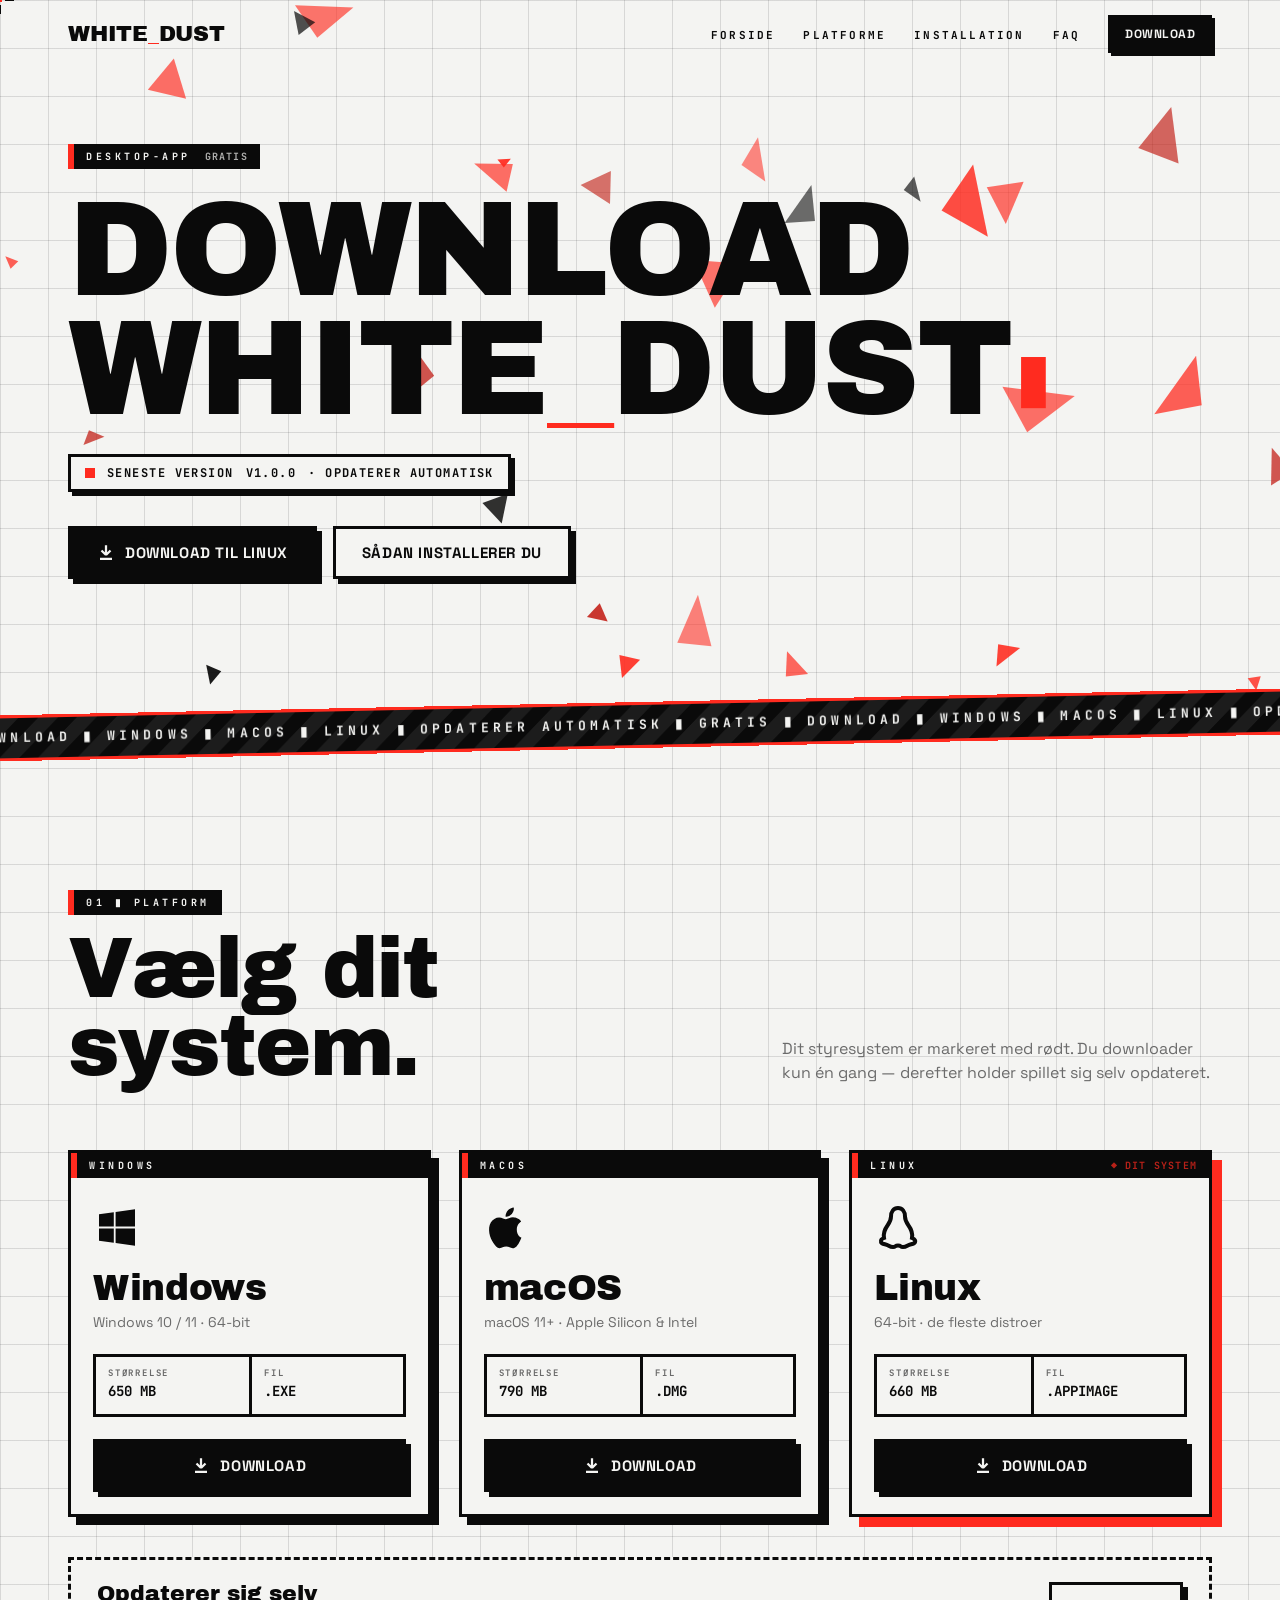
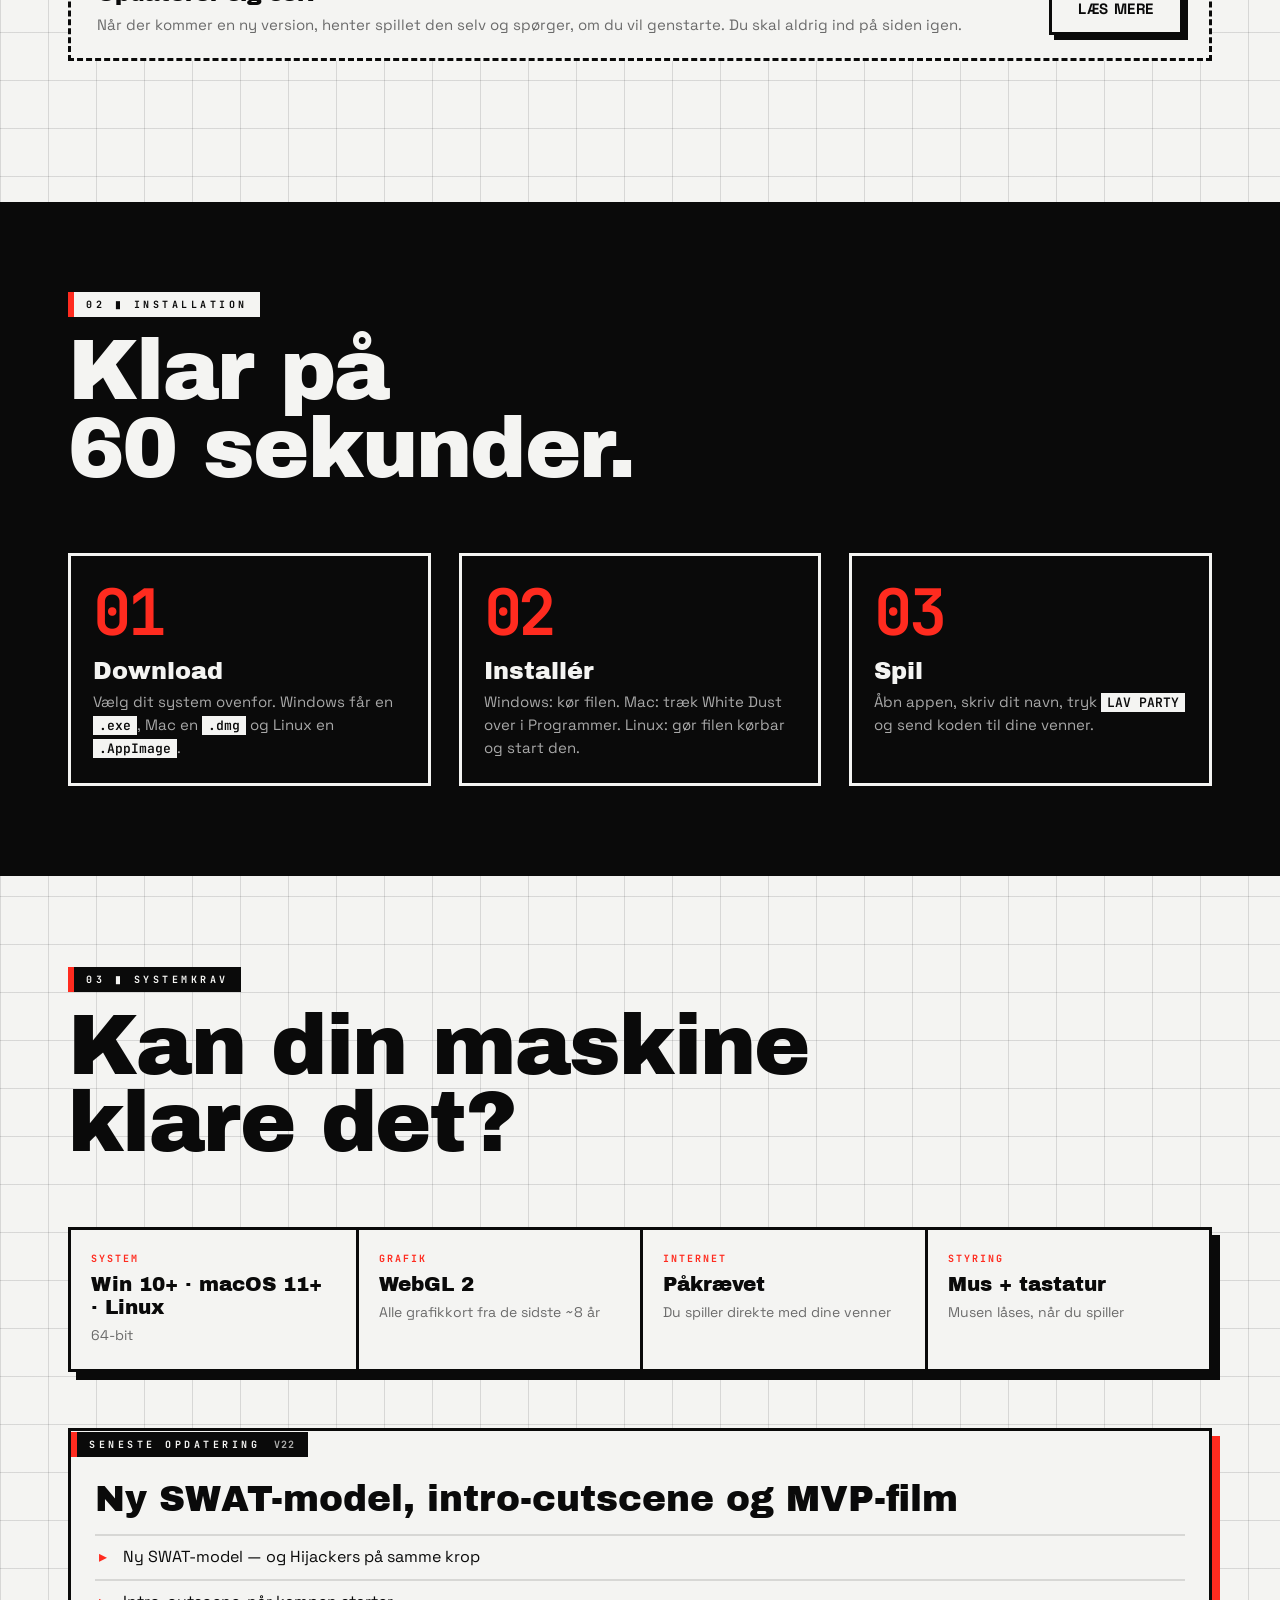
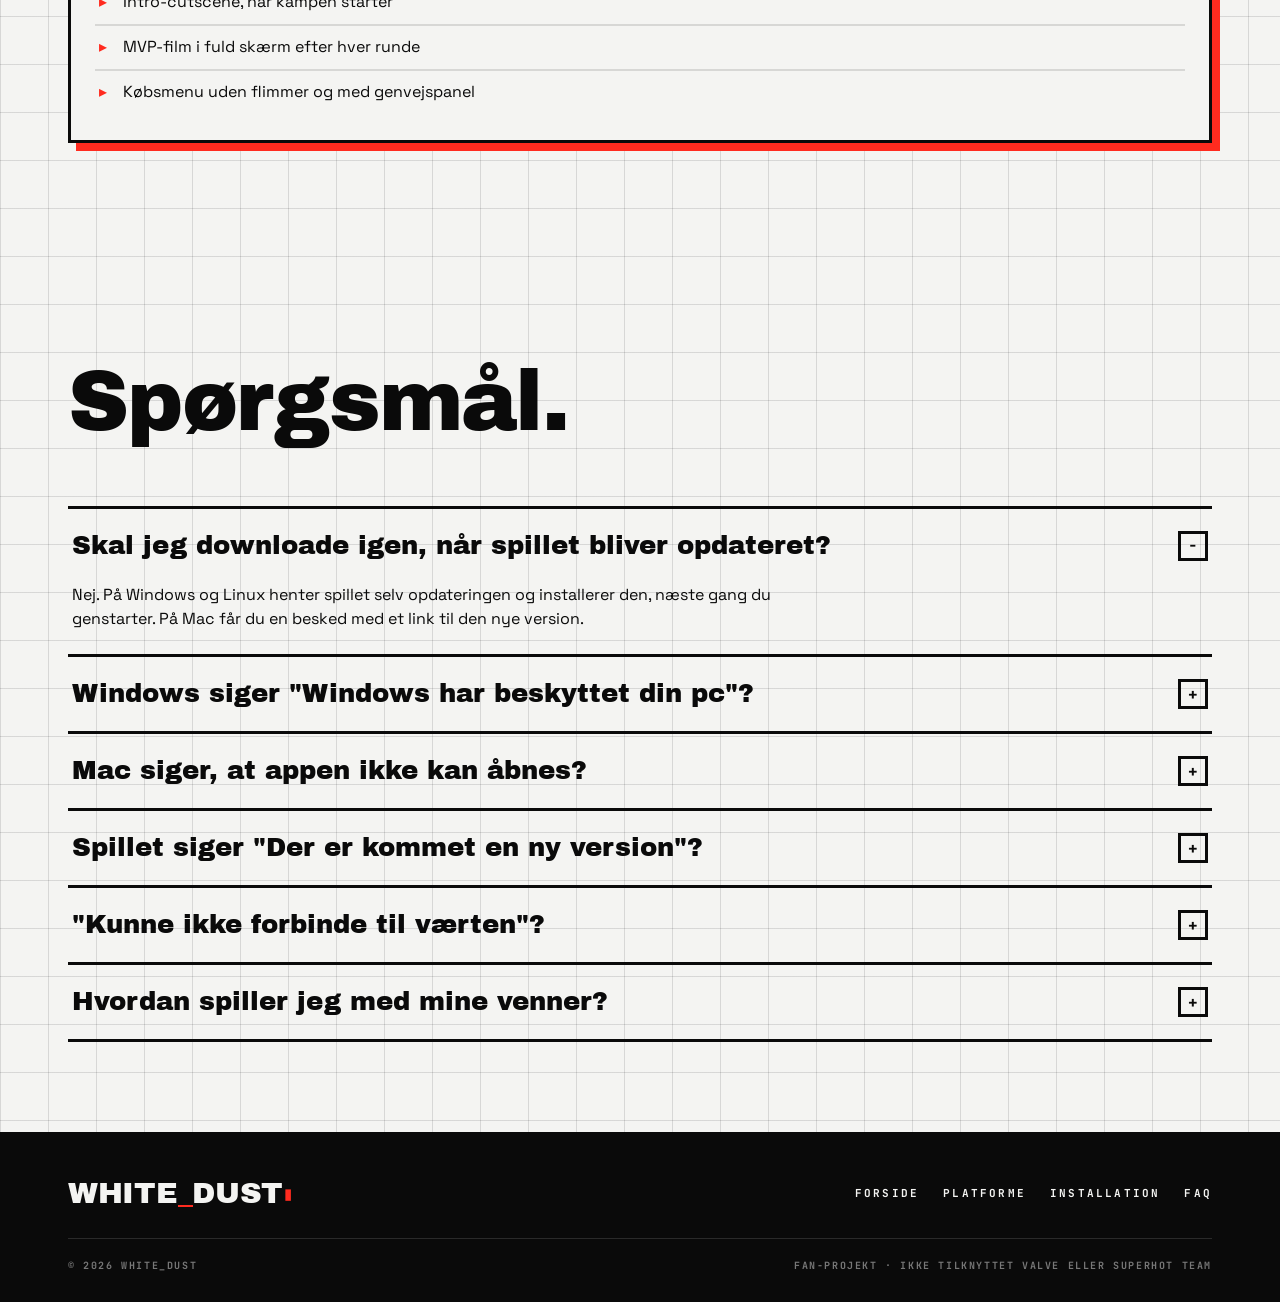
==== downloads.html @ 650d7502 "White Dust hjemmeside: forside og downloads Statisk side i spillets stil til GitHub Pages. Download-" ====
<!doctype html>
<html lang="da">
<head>
  <meta charset="utf-8">
  <meta name="viewport" content="width=device-width, initial-scale=1">
  <title>White Dust Downloads</title>
  <meta name="description" content="Download WHITE_DUST til Windows, macOS og Linux.">
  <meta name="theme-color" content="#f4f4f2">
  <link rel="icon" href="assets/img/favicon.svg" type="image/svg+xml">
  <link rel="preconnect" href="https://fonts.googleapis.com">
  <link rel="preconnect" href="https://fonts.gstatic.com" crossorigin>
  <link href="https://fonts.googleapis.com/css2?family=Archivo+Black&family=Space+Grotesk:wght@400;500;600;700&family=JetBrains+Mono:wght@400;600;700&display=swap" rel="stylesheet">
  <link rel="stylesheet" href="assets/css/style.css">
</head>
<body>

  <header class="nav">
    <div class="container nav__inner">
      <a href="index.html" class="logo">WHITE<span>_</span>DUST</a>
      <button class="nav__toggle" aria-label="Menu"><span></span><span></span></button>
      <ul class="nav__links">
        <li><a href="index.html" data-scramble>Forside</a></li>
        <li><a href="#platforme" data-scramble>Platforme</a></li>
        <li><a href="#installation" data-scramble>Installation</a></li>
        <li><a href="#faq" data-scramble>FAQ</a></li>
        <li><a href="#platforme" class="btn btn--primary btn--sm">Download</a></li>
      </ul>
    </div>
  </header>

  <main>
    <section class="hero hero--short">
      <canvas class="shards" data-density=".8"></canvas>
      <div class="container hero__inner hero__inner--single">
        <div>
          <span class="tag pop" style="--d:.1s">DESKTOP-APP <i>GRATIS</i></span>
          <h1 class="hero__title">
            <span class="row"><span style="--d:.15s">DOWNLOAD</span></span>
            <span class="row"><span style="--d:.27s">WHITE<span class="red">_</span>DUST<span class="cur">▮</span></span></span>
          </h1>
          <div class="ver pop" style="--d:.5s"><i></i>Seneste version <b data-version>v1.0.0</b> · opdaterer automatisk</div>
          <div class="hero__ctas pop" style="--d:.62s">
            <a href="#platforme" class="btn btn--primary" data-main-dl>
              <svg viewBox="0 0 24 24" fill="none" stroke="currentColor" stroke-width="3"><path d="M12 3v13m0 0l-6-6m6 6l6-6M4 21h16"/></svg>
              <span>Vælg platform</span>
            </a>
            <a href="#installation" class="btn">Sådan installerer du</a>
          </div>
        </div>
      </div>
    </section>

    <div class="tape" aria-hidden="true"><div class="tape__track">
      <span>DOWNLOAD ▮ WINDOWS ▮ MACOS ▮ LINUX ▮ OPDATERER AUTOMATISK ▮ GRATIS ▮&nbsp;</span>
      <span>DOWNLOAD ▮ WINDOWS ▮ MACOS ▮ LINUX ▮ OPDATERER AUTOMATISK ▮ GRATIS ▮&nbsp;</span>
    </div></div>

    <!-- PLATFORME -->
    <section class="section" id="platforme">
      <div class="container">
        <div class="head">
          <div>
            <span class="tag reveal">01 ▮ PLATFORM</span>
            <h2 class="head__title"><span class="wipe">Vælg dit</span><br><span class="wipe" style="--d:.15s">system.</span></h2>
          </div>
          <p class="head__lead reveal">Dit styresystem er markeret med rødt. Du downloader kun én gang — derefter holder spillet sig selv opdateret.</p>
        </div>

        <div class="plats">
          <article class="plat reveal" data-platform="windows">
            <div class="tag">WINDOWS <i class="plat__you">◆ DIT SYSTEM</i></div>
            <div class="plat__body">
              <svg class="plat__icon" viewBox="0 0 24 24" fill="currentColor"><path d="M3 5.1l7.4-1v7.2H3zM11.3 4l9.7-1.4v8.7h-9.7zM3 12.2h7.4v7.2L3 18.4zM11.3 12.2H21v8.7l-9.7-1.4z"/></svg>
              <h3>Windows</h3>
              <p class="plat__req" data-req></p>
              <div class="plat__meta"><div><span>Størrelse</span><b data-size>—</b></div><div><span>Fil</span><b data-ext>—</b></div></div>
              <a class="btn btn--primary btn--block" data-dl href="#">
                <svg viewBox="0 0 24 24" fill="none" stroke="currentColor" stroke-width="3"><path d="M12 3v13m0 0l-6-6m6 6l6-6M4 21h16"/></svg><span>Download</span>
              </a>
            </div>
          </article>
          <article class="plat reveal" style="--d:.08s" data-platform="mac">
            <div class="tag">MACOS <i class="plat__you">◆ DIT SYSTEM</i></div>
            <div class="plat__body">
              <svg class="plat__icon" viewBox="0 0 24 24" fill="currentColor"><path d="M16.4 12.6c0-2.6 2.1-3.8 2.2-3.9-1.2-1.8-3.1-2-3.7-2-1.6-.2-3.1.9-3.9.9-.8 0-2-.9-3.4-.9-1.7 0-3.3 1-4.2 2.6-1.8 3.1-.5 7.7 1.3 10.2.8 1.2 1.8 2.6 3.1 2.6 1.3-.1 1.7-.8 3.3-.8 1.5 0 1.9.8 3.3.8 1.4 0 2.2-1.3 3-2.5.9-1.4 1.3-2.7 1.3-2.8-.1 0-2.4-.9-2.3-4.2zM13.9 5c.7-.8 1.2-2 1-3.2-1 0-2.3.7-3 1.5-.7.8-1.2 2-1.1 3.1 1.2.1 2.3-.6 3.1-1.4z"/></svg>
              <h3>macOS</h3>
              <p class="plat__req" data-req></p>
              <div class="plat__meta"><div><span>Størrelse</span><b data-size>—</b></div><div><span>Fil</span><b data-ext>—</b></div></div>
              <a class="btn btn--primary btn--block" data-dl href="#">
                <svg viewBox="0 0 24 24" fill="none" stroke="currentColor" stroke-width="3"><path d="M12 3v13m0 0l-6-6m6 6l6-6M4 21h16"/></svg><span>Download</span>
              </a>
            </div>
          </article>
          <article class="plat reveal" style="--d:.16s" data-platform="linux">
            <div class="tag">LINUX <i class="plat__you">◆ DIT SYSTEM</i></div>
            <div class="plat__body">
              <svg class="plat__icon" viewBox="0 0 24 24" fill="none" stroke="currentColor" stroke-width="2"><path d="M12 2c-2.2 0-3.5 1.8-3.5 4.3 0 1.7-.6 2.8-1.6 4.2C5.6 12.3 4.5 14.4 5 17c-1 .4-1.9 1.1-1.5 2.1.4 1 2.3.9 3.6 1.6 1.2.7 2.6 1.3 3.6.4.6-.5 2-.5 2.6 0 1 .9 2.4.3 3.6-.4 1.3-.7 3.2-.6 3.6-1.6.4-1-.5-1.7-1.5-2.1.5-2.6-.6-4.7-1.9-6.5-1-1.4-1.6-2.5-1.6-4.2C15.5 3.8 14.2 2 12 2z"/></svg>
              <h3>Linux</h3>
              <p class="plat__req" data-req></p>
              <div class="plat__meta"><div><span>Størrelse</span><b data-size>—</b></div><div><span>Fil</span><b data-ext>—</b></div></div>
              <a class="btn btn--primary btn--block" data-dl href="#">
                <svg viewBox="0 0 24 24" fill="none" stroke="currentColor" stroke-width="3"><path d="M12 3v13m0 0l-6-6m6 6l6-6M4 21h16"/></svg><span>Download</span>
              </a>
            </div>
          </article>
        </div>

        <div class="browser reveal">
          <div><b>Opdaterer sig selv</b><p>Når der kommer en ny version, henter spillet den selv og spørger, om du vil genstarte. Du skal aldrig ind på siden igen.</p></div>
          <a href="#faq" class="btn">Læs mere</a>
        </div>
      </div>
    </section>

    <!-- INSTALLATION -->
    <section class="section section--ink section--tight" id="installation">
      <div class="container">
        <div class="head">
          <div>
            <span class="tag reveal">02 ▮ INSTALLATION</span>
            <h2 class="head__title"><span class="wipe">Klar på</span><br><span class="wipe" style="--d:.15s">60 sekunder.</span></h2>
          </div>
        </div>
        <div class="steps">
          <div class="step reveal"><h4>Download</h4><p>Vælg dit system ovenfor. Windows får en <code>.exe</code>, Mac en <code>.dmg</code> og Linux en <code>.AppImage</code>.</p></div>
          <div class="step reveal" style="--d:.1s"><h4>Installér</h4><p>Windows: kør filen. Mac: træk White Dust over i Programmer. Linux: gør filen kørbar og start den.</p></div>
          <div class="step reveal" style="--d:.2s"><h4>Spil</h4><p>Åbn appen, skriv dit navn, tryk <code>LAV PARTY</code> og send koden til dine venner.</p></div>
        </div>
      </div>
    </section>

    <!-- KRAV + NYHEDER -->
    <section class="section section--tight">
      <div class="container">
        <div class="head">
          <div>
            <span class="tag reveal">03 ▮ SYSTEMKRAV</span>
            <h2 class="head__title"><span class="wipe">Kan din maskine</span><br><span class="wipe" style="--d:.15s">klare det?</span></h2>
          </div>
        </div>
        <div class="reqs reveal">
          <div class="req"><span>System</span><b>Win 10+ · macOS 11+ · Linux</b><p>64-bit</p></div>
          <div class="req"><span>Grafik</span><b>WebGL 2</b><p>Alle grafikkort fra de sidste ~8 år</p></div>
          <div class="req"><span>Internet</span><b>Påkrævet</b><p>Du spiller direkte med dine venner</p></div>
          <div class="req"><span>Styring</span><b>Mus + tastatur</b><p>Musen låses, når du spiller</p></div>
        </div>

        <div class="news reveal" style="margin-top:56px">
          <div class="tag">SENESTE OPDATERING <i>V22</i></div>
          <div class="news__body">
            <h3>Ny SWAT-model, intro-cutscene og MVP-film</h3>
            <ul>
              <li>Ny SWAT-model — og Hijackers på samme krop</li>
              <li>Intro-cutscene, når kampen starter</li>
              <li>MVP-film i fuld skærm efter hver runde</li>
              <li>Købsmenu uden flimmer og med genvejspanel</li>
            </ul>
          </div>
        </div>
      </div>
    </section>

    <!-- FAQ -->
    <section class="section section--tight" id="faq">
      <div class="container">
        <div class="head">
          <div>
            <span class="tag reveal">04 ▮ FAQ</span>
            <h2 class="head__title"><span class="wipe">Spørgsmål.</span></h2>
          </div>
        </div>
        <div class="faq reveal">
          <div class="faq__item open">
            <button class="faq__q">Skal jeg downloade igen, når spillet bliver opdateret? <i></i></button>
            <div class="faq__a"><div><p>Nej. På Windows og Linux henter spillet selv opdateringen og installerer den, næste gang du genstarter. På Mac får du en besked med et link til den nye version.</p></div></div>
          </div>
          <div class="faq__item">
            <button class="faq__q">Windows siger "Windows har beskyttet din pc"? <i></i></button>
            <div class="faq__a"><div><p>Det sker for nye programmer uden en betalt signatur. Klik <b>Flere oplysninger</b> og derefter <b>Kør alligevel</b>.</p></div></div>
          </div>
          <div class="faq__item">
            <button class="faq__q">Mac siger, at appen ikke kan åbnes? <i></i></button>
            <div class="faq__a"><div><p>Prøv at åbne appen én gang, og gå så til <b>Systemindstillinger → Anonymitet og sikkerhed</b>. Rul ned og klik <b>Åbn alligevel</b> ud for White Dust.</p></div></div>
          </div>
          <div class="faq__item">
            <button class="faq__q">Spillet siger "Der er kommet en ny version"? <i></i></button>
            <div class="faq__a"><div><p>Du og værten har ikke samme version. Genstart spillet — begge to — så installerer det opdateringen (på Mac: hent den nye version her på siden).</p></div></div>
          </div>
          <div class="faq__item">
            <button class="faq__q">"Kunne ikke forbinde til værten"? <i></i></button>
            <div class="faq__a"><div><p>Nogle netværk (fx på skoler, arbejdspladser eller mobilnet) blokerer direkte forbindelser mellem spillere. Prøv et andet netværk — eller lad en af de andre være vært.</p></div></div>
          </div>
          <div class="faq__item">
            <button class="faq__q">Hvordan spiller jeg med mine venner? <i></i></button>
            <div class="faq__a"><div><p>Én trykker <b>LAV PARTY</b> og får en 4-cifret kode — vedkommendes computer er nu serveren. De andre trykker <b>JOIN</b> og skriver koden, og så forbinder I direkte til hinanden. Værten skal have spillet åbent, så længe I spiller.</p></div></div>
          </div>
        </div>
      </div>
    </section>
  </main>

  <footer class="footer">
    <div class="container">
      <div class="footer__top">
        <a href="index.html" class="logo">WHITE<span>_</span>DUST<span class="cur">▮</span></a>
        <nav class="footer__links">
          <a href="index.html">Forside</a><a href="#platforme">Platforme</a><a href="#installation">Installation</a><a href="#faq">FAQ</a>
        </nav>
      </div>
      <div class="footer__bot"><span>© <span data-year>2026</span> WHITE_DUST</span><span>Fan-projekt · ikke tilknyttet Valve eller SUPERHOT Team</span></div>
    </div>
  </footer>

  <script src="assets/js/config.js"></script>
  <script src="assets/js/main.js"></script>
</body>
</html>
---- assets/css/style.css ----
/* ==========================================================================
   WHITE_DUST — hjemmeside
   Samme sprog som spillets menu: knivskarp hvid/sort, ét rødt signal-accent.
   Display: Archivo Black · UI: Space Grotesk · Tal/HUD: JetBrains Mono
   ========================================================================== */
:root {
  --ink: #0a0a0a;
  --paper: #f4f4f2;
  --paper-dim: #e6e6e3;
  --red: #ff2b1f;
  --red-dim: #c21c13;
  --blue: #1f6fff;
  --line: rgba(10, 10, 10, .12);
  --muted: #6b6b6b;

  --f-display: "Archivo Black", Impact, sans-serif;
  --f-ui: "Space Grotesk", system-ui, sans-serif;
  --f-mono: "JetBrains Mono", ui-monospace, monospace;

  --gutter: clamp(16px, 4vw, 48px);
  --max: 1240px;
  --ease: cubic-bezier(.2, .9, .2, 1);
}

*, *::before, *::after { box-sizing: border-box; }
html { scroll-behavior: smooth; overflow-x: clip; }
body {
  margin: 0;
  color: var(--ink);
  font-family: var(--f-ui);
  font-size: 16px;
  line-height: 1.55;
  overflow-x: clip;
  background:
    linear-gradient(var(--line) 1px, transparent 1px) 0 0 / 48px 48px,
    linear-gradient(90deg, var(--line) 1px, transparent 1px) 0 0 / 48px 48px,
    var(--paper);
  -webkit-font-smoothing: antialiased;
}
img, svg, canvas { display: block; max-width: 100%; }
a { color: inherit; text-decoration: none; }
button { font: inherit; color: inherit; cursor: pointer; }
::selection { background: var(--red); color: var(--paper); }
.container { width: 100%; max-width: var(--max); margin: 0 auto; padding: 0 var(--gutter); }
.red { color: var(--red); }
.blue { color: var(--blue); }

/* blinkende cursor ▮ (fra spillets logo) */
.cur { display: inline-block; color: var(--red); animation: blink 1s steps(1) infinite; font-size: .5em; vertical-align: middle; margin-left: .06em; }
@keyframes blink { 50% { opacity: 0; } }

/* ------------------------------------------------------------ intro */
.boot {
  position: fixed; inset: 0; z-index: 500;
  background: var(--ink); color: var(--paper);
  display: grid; place-items: center;
  pointer-events: none;
}
.boot__logo { font: 400 clamp(44px, 10vw, 120px)/1 var(--f-display); letter-spacing: -.01em; }
.boot__logo span { display: inline-block; opacity: 0; }
.boot__logo .u { color: var(--red); }
.boot__bar { position: absolute; left: 0; bottom: 0; height: 6px; width: 0; background: var(--red); }
.boot.go .boot__logo span { animation: stamp .18s steps(2) forwards; animation-delay: calc(var(--i) * 45ms); }
.boot.go .boot__bar { animation: bar .9s var(--ease) forwards; }
.boot.out { animation: bootOut .5s steps(5) forwards; }
@keyframes stamp { 0% { opacity: 1; transform: scale(1.6); } 100% { opacity: 1; transform: none; } }
@keyframes bar { to { width: 100%; } }
@keyframes bootOut {
  0% { clip-path: inset(0); }
  100% { clip-path: inset(0 0 100% 0); }
}

/* ------------------------------------------------------------ cursor */
.xhair { position: fixed; left: 0; top: 0; z-index: 400; pointer-events: none; width: 28px; height: 28px; margin: -14px 0 0 -14px; opacity: 0; transition: width .15s, height .15s, margin .15s; }
.xhair i { position: absolute; background: var(--ink); }
.xhair i:nth-child(1) { left: 50%; top: 0; width: 2px; height: 9px; margin-left: -1px; }
.xhair i:nth-child(2) { left: 50%; bottom: 0; width: 2px; height: 9px; margin-left: -1px; }
.xhair i:nth-child(3) { top: 50%; left: 0; height: 2px; width: 9px; margin-top: -1px; }
.xhair i:nth-child(4) { top: 50%; right: 0; height: 2px; width: 9px; margin-top: -1px; }
.xhair b { position: absolute; left: 50%; top: 50%; width: 4px; height: 4px; margin: -2px 0 0 -2px; background: var(--red); }
.xhair.hot { width: 44px; height: 44px; margin: -22px 0 0 -22px; }
.xhair.hot i { background: var(--red); }
.has-xhair .xhair { opacity: 1; }
.has-xhair, .has-xhair a, .has-xhair button { cursor: none; }

/* ------------------------------------------------------------ knapper (1:1 med spillet) */
.btn {
  display: inline-flex; align-items: center; justify-content: center; gap: 10px;
  border: 3px solid var(--ink); background: var(--paper); color: var(--ink);
  font: 700 15px var(--f-ui); letter-spacing: .04em; text-transform: uppercase;
  padding: 14px 26px;
  box-shadow: 5px 5px 0 var(--ink);
  transition: transform .08s ease, box-shadow .08s ease, background .12s, color .12s;
}
.btn:hover { transform: translate(-2px, -2px); box-shadow: 7px 7px 0 var(--ink); }
.btn:active { transform: translate(2px, 2px); box-shadow: 1px 1px 0 var(--ink); }
.btn--primary { background: var(--ink); color: var(--paper); }
.btn--primary:hover { background: var(--red); }
.btn--red { background: var(--red); color: var(--paper); }
.btn--red:hover { background: var(--ink); }
.btn--sm { padding: 8px 14px; font-size: 12px; box-shadow: 3px 3px 0 var(--ink); }
.btn--sm:hover { box-shadow: 4px 4px 0 var(--ink); }
.btn--block { width: 100%; }
.btn svg { width: 18px; height: 18px; flex: none; }
.btn.is-disabled { opacity: .35; pointer-events: none; }

/* sort tag-bar med rød kant (spillets .ma-tag) */
.tag {
  display: inline-flex; align-items: center; gap: 14px;
  font: 700 10px var(--f-mono); letter-spacing: .35em; text-transform: uppercase;
  background: var(--ink); color: var(--paper);
  padding: 6px 12px; border-left: 6px solid var(--red);
}
.tag i { font-style: normal; letter-spacing: .12em; opacity: .7; }
.tag--blue { border-left-color: var(--blue); }

/* ------------------------------------------------------------ nav */
.nav { position: fixed; top: 0; left: 0; right: 0; z-index: 100; transition: transform .35s var(--ease), background .2s, border-color .2s; border-bottom: 3px solid transparent; }
.nav.is-scrolled { background: var(--paper); border-color: var(--ink); }
.nav.is-hidden { transform: translateY(-100%); }
.nav__inner { display: flex; align-items: center; justify-content: space-between; height: 68px; }
.logo { font: 400 22px/1 var(--f-display); letter-spacing: -.01em; white-space: nowrap; }
.logo span { color: var(--red); }
.nav__links { display: flex; align-items: center; gap: 28px; list-style: none; margin: 0; padding: 0; }
.nav__links a:not(.btn) { font: 700 11px var(--f-mono); letter-spacing: .2em; text-transform: uppercase; position: relative; padding: 4px 0; }
.nav__links a:not(.btn)::before { content: "▸"; position: absolute; left: -14px; color: var(--red); opacity: 0; transform: translateX(-4px); transition: .15s; }
.nav__links a:not(.btn):hover::before, .nav__links a.is-active::before { opacity: 1; transform: none; }
.nav__toggle { display: none; width: 44px; height: 40px; border: 3px solid var(--ink); background: var(--paper); box-shadow: 3px 3px 0 var(--ink); position: relative; }
.nav__toggle span { position: absolute; left: 9px; right: 9px; height: 3px; background: var(--ink); transition: transform .2s; }
.nav__toggle span:nth-child(1) { top: 11px; }
.nav__toggle span:nth-child(2) { top: 20px; }
.nav.is-open .nav__toggle span:nth-child(1) { transform: translateY(4.5px) rotate(45deg); }
.nav.is-open .nav__toggle span:nth-child(2) { transform: translateY(-4.5px) rotate(-45deg); }

/* ------------------------------------------------------------ hero */
.hero { position: relative; min-height: 100vh; min-height: 100svh; display: flex; align-items: center; padding: 110px 0 90px; overflow: hidden; }
.hero--short { min-height: 78vh; min-height: 78svh; }
.shards { position: absolute; inset: 0; width: 100%; height: 100%; z-index: 0; }
.hero__inner { position: relative; z-index: 2; display: grid; grid-template-columns: 1.05fr 1fr; gap: clamp(32px, 5vw, 72px); align-items: center; }
.hero__inner--single { grid-template-columns: 1fr; }
.hero__title {
  margin: 22px 0 0;
  font: 400 clamp(56px, 10.5vw, 150px)/.88 var(--f-display);
  letter-spacing: -.02em;
}
.hero__title .row { display: block; overflow: hidden; }
.hero__title .row > span { display: inline-block; transform: translateY(105%); }
.ready .hero__title .row > span { animation: rowIn .7s var(--ease) forwards; animation-delay: var(--d, .1s); }
@keyframes rowIn { to { transform: none; } }
.hero__sub { max-width: 520px; margin: 26px 0 0; font-size: clamp(16px, 1.5vw, 19px); }
.hero__sub b { background: var(--ink); color: var(--paper); padding: 0 6px; }
.hero__ctas { display: flex; flex-wrap: wrap; gap: 16px; margin-top: 34px; }
.hero__meta { display: flex; flex-wrap: wrap; gap: 8px 22px; margin-top: 30px; font: 700 11px var(--f-mono); letter-spacing: .16em; color: var(--muted); text-transform: uppercase; }
.hero__meta span::before { content: "■ "; color: var(--red); }

.pop { opacity: 0; transform: translateY(16px); }
.ready .pop { animation: pop .5s var(--ease) forwards; animation-delay: var(--d, .5s); }
@keyframes pop { to { opacity: 1; transform: none; } }

/* ------------------------------------------------------------ frame (spillets agent/map-kort) */
.frame {
  --tx: 0deg; --ty: 0deg;
  position: relative;
  border: 3px solid var(--ink);
  background: var(--paper);
  box-shadow: 10px 10px 0 var(--red);
  transform: perspective(900px) rotateX(var(--tx)) rotateY(var(--ty));
  transition: box-shadow .2s, transform .25s var(--ease);
}
.frame--blue { box-shadow: 10px 10px 0 var(--blue); }
.frame--ink { box-shadow: 10px 10px 0 var(--ink); }
.frame__media { position: relative; overflow: hidden; background: var(--ink); }
.frame__media img { width: 100%; height: 100%; object-fit: cover; }
.frame__tag { display: flex; justify-content: space-between; border-left: 0; width: 100%; }
.frame__cap { padding: 12px 14px; border-top: 3px solid var(--ink); display: flex; justify-content: space-between; align-items: baseline; gap: 12px; }
.frame__cap b { font: 400 18px var(--f-display); }
.frame__cap span { font: 700 10px var(--f-mono); letter-spacing: .16em; color: var(--muted); text-transform: uppercase; }
.c { position: absolute; z-index: 3; width: 18px; height: 18px; border: 0 solid var(--paper); animation: cPulse 2.2s ease-in-out infinite; pointer-events: none; }
.c.tl { left: 10px; top: 10px; border-width: 3px 0 0 3px; }
.c.tr { right: 10px; top: 10px; border-width: 3px 3px 0 0; }
.c.bl { left: 10px; bottom: 10px; border-width: 0 0 3px 3px; }
.c.br { right: 10px; bottom: 10px; border-width: 0 3px 3px 0; }
@keyframes cPulse { 50% { transform: scale(1.3); } }
.scan { position: absolute; z-index: 2; left: 0; right: 0; height: 30px; top: -34px; background: linear-gradient(transparent, rgba(255, 43, 31, .25), transparent); animation: scan 3.4s cubic-bezier(.6, 0, .4, 1) infinite; pointer-events: none; }
.frame--blue .scan { background: linear-gradient(transparent, rgba(31, 111, 255, .25), transparent); }
@keyframes scan { to { top: 104%; } }
.frame.swap { animation: swap .42s steps(5); }
@keyframes swap {
  0% { transform: translate(0); filter: none; }
  20% { transform: translate(-6px, 2px); filter: invert(1); }
  40% { transform: translate(5px, -3px); filter: none; }
  60% { transform: translate(-3px, 0); filter: invert(1) hue-rotate(160deg); }
  100% { transform: translate(0); filter: none; }
}

.hero__shot .frame__media { aspect-ratio: 16 / 10; }
.hero__shot { opacity: 0; transform: translateX(40px) rotate(2deg); }
.ready .hero__shot { animation: shotIn .8s var(--ease) .45s forwards; }
@keyframes shotIn { to { opacity: 1; transform: none; } }
.hero__shot .sticker {
  position: absolute; z-index: 4; right: -18px; top: -18px;
  background: var(--red); color: var(--paper); border: 3px solid var(--ink);
  font: 400 15px/1 var(--f-display); padding: 10px 12px; transform: rotate(6deg);
  box-shadow: 4px 4px 0 var(--ink);
  animation: wob 3s ease-in-out infinite;
}
@keyframes wob { 50% { transform: rotate(-3deg) scale(1.06); } }

/* ------------------------------------------------------------ tape (spillets .mfx-tape) */
.tape {
  position: relative; z-index: 5; overflow: hidden; white-space: nowrap;
  background: repeating-linear-gradient(-45deg, var(--ink) 0 14px, #1c1c1c 14px 28px);
  border-top: 3px solid var(--red); border-bottom: 3px solid var(--red);
  transform: rotate(-1.2deg); margin: 0 -2%;
}
.tape--b { transform: rotate(1deg); background: var(--paper); border-color: var(--ink); }
.tape--b span { color: var(--ink) !important; }
.tape__track { display: flex; width: max-content; animation: tape 30s linear infinite; }
.tape--b .tape__track { animation-direction: reverse; }
.tape span { display: block; padding-right: 0; font: 700 13px/40px var(--f-mono); letter-spacing: .32em; color: var(--paper); }
@keyframes tape { to { transform: translateX(-50%); } }

/* ------------------------------------------------------------ sektioner */
.section { position: relative; padding: clamp(80px, 11vw, 150px) 0; }
.section--tight { padding: clamp(56px, 7vw, 96px) 0; }
.section--ink { background: var(--ink); color: var(--paper); }
.section--ink .tag { background: var(--paper); color: var(--ink); }
.head { display: flex; justify-content: space-between; align-items: flex-end; flex-wrap: wrap; gap: 20px 40px; margin-bottom: clamp(36px, 5vw, 64px); }
.head__title { margin: 16px 0 0; font: 400 clamp(40px, 6.6vw, 92px)/.92 var(--f-display); letter-spacing: -.02em; }
.head__lead { max-width: 430px; margin: 0; color: var(--muted); }
.section--ink .head__lead { color: #a3a3a3; }

/* sort blok "stempler" teksten frem */
.wipe { position: relative; display: inline-block; }
.wipe > .t { opacity: 0; }
.wipe::after { content: ""; position: absolute; inset: -2px -4px; background: var(--ink); transform: scaleX(0); transform-origin: left; }
.section--ink .wipe::after { background: var(--red); }
.wipe.in > .t { animation: wipeTxt 0s linear forwards; animation-delay: calc(var(--d, 0s) + .32s); }
.wipe.in::after { animation: wipeBlk .66s var(--ease) forwards; animation-delay: var(--d, 0s); }
@keyframes wipeTxt { to { opacity: 1; } }
@keyframes wipeBlk {
  0% { transform: scaleX(0); transform-origin: left; }
  48% { transform: scaleX(1); transform-origin: left; }
  52% { transform: scaleX(1); transform-origin: right; }
  100% { transform: scaleX(0); transform-origin: right; }
}

.reveal { opacity: 0; transform: translateY(36px); transition: opacity .7s var(--ease), transform .7s var(--ease); transition-delay: var(--d, 0s); }
.reveal.in { opacity: 1; transform: none; }

/* ------------------------------------------------------------ intro + stats */
.intro { display: grid; grid-template-columns: 1.1fr 1fr; gap: clamp(36px, 6vw, 90px); align-items: start; }
.intro__big { margin: 0 0 24px; font: 400 clamp(28px, 3.4vw, 44px)/1.08 var(--f-display); letter-spacing: -.01em; }
.intro__big mark { background: var(--red); color: var(--paper); padding: 0 .12em; }
.intro p { font-size: clamp(16px, 1.3vw, 18px); margin: 0 0 18px; }
.stats { display: grid; grid-template-columns: 1fr 1fr; border: 3px solid var(--ink); background: var(--paper); box-shadow: 10px 10px 0 var(--ink); }
.stat { padding: clamp(18px, 2.6vw, 30px); border-right: 3px solid var(--ink); border-bottom: 3px solid var(--ink); position: relative; transition: background .12s, color .12s; }
.stat:nth-child(2n) { border-right: 0; }
.stat:nth-child(n+3) { border-bottom: 0; }
.stat:hover { background: var(--ink); color: var(--paper); }
.stat__num { font: 700 clamp(44px, 5vw, 70px)/1 var(--f-mono); letter-spacing: -.04em; }
.stat__num small { font-size: .38em; color: var(--red); letter-spacing: 0; margin-left: 4px; }
.stat__lbl { margin-top: 8px; font: 700 10px var(--f-mono); letter-spacing: .2em; text-transform: uppercase; color: var(--muted); }
.stat:hover .stat__lbl { color: #aaa; }

/* ------------------------------------------------------------ SWAT vs HIJACKERS */
.versus { display: grid; grid-template-columns: 1fr auto 1fr; gap: clamp(18px, 3vw, 40px); align-items: center; }
.team .frame__media { aspect-ratio: 1040 / 960; background: #3a3a3a; }
.team .frame__media img { object-position: top center; transition: transform .8s var(--ease); }
.team:hover .frame__media img { transform: scale(1.05); }
.team__body { padding: 20px 20px 22px; border-top: 3px solid var(--ink); }
.team__name { font: 400 clamp(34px, 4vw, 54px)/1 var(--f-display); letter-spacing: -.01em; }
.team--swat .team__name { color: var(--blue); }
.team--hij .team__name { color: var(--red); }
.team__role { font: 700 10px var(--f-mono); letter-spacing: .2em; text-transform: uppercase; color: var(--muted); margin-top: 6px; }
.team p { margin: 12px 0 0; font-size: 15px; }
.vs {
  font: 400 clamp(42px, 6vw, 84px)/1 var(--f-display);
  background: var(--ink); color: var(--paper); padding: 14px 16px 18px;
  border: 3px solid var(--ink); box-shadow: 6px 6px 0 var(--red);
  transform: rotate(-6deg);
}
.vs span { color: var(--red); }

/* ------------------------------------------------------------ features */
.features { display: grid; grid-template-columns: repeat(3, 1fr); gap: 24px; }
.feat {
  position: relative; padding: 28px 24px 26px;
  border: 3px solid var(--ink); background: var(--paper);
  box-shadow: 6px 6px 0 var(--ink);
  transition: transform .1s, box-shadow .1s, background .12s, color .12s;
}
.feat:hover { transform: translate(-3px, -3px); box-shadow: 9px 9px 0 var(--red); background: var(--ink); color: var(--paper); }
.feat__idx { position: absolute; top: 14px; right: 16px; font: 700 11px var(--f-mono); letter-spacing: .14em; color: var(--red); }
.feat__key {
  display: inline-grid; place-items: center; min-width: 46px; height: 46px; padding: 0 10px;
  border: 3px solid currentColor; font: 700 18px var(--f-mono); margin-bottom: 22px;
  box-shadow: 3px 3px 0 var(--red);
}
.feat h3 { margin: 0 0 8px; font: 400 23px/1.05 var(--f-display); letter-spacing: -.01em; }
.feat p { margin: 0; font-size: 15px; color: var(--muted); }
.feat:hover p { color: #b5b5b5; }

/* ------------------------------------------------------------ screenshots */
.shots { display: grid; grid-template-columns: 1.4fr 1fr; gap: 32px; align-items: start; }
.shots .frame:nth-child(2) { margin-top: 70px; }
.shots .frame__media { aspect-ratio: 16 / 10; }

/* ------------------------------------------------------------ map pool */
.pool { display: grid; grid-template-columns: 340px 1fr; gap: clamp(24px, 4vw, 56px); align-items: start; }
.pool__list { list-style: none; margin: 0; padding: 0; border: 3px solid var(--paper); }
.pool__list li + li { border-top: 3px solid var(--paper); }
.pool__btn {
  width: 100%; display: flex; align-items: center; gap: 14px; text-align: left;
  background: transparent; border: 0; color: var(--paper); padding: 14px 16px;
  font: 400 20px var(--f-display); letter-spacing: -.01em; position: relative; overflow: hidden;
}
.pool__btn small { font: 700 10px var(--f-mono); letter-spacing: .16em; color: #8a8a8a; margin-left: auto; }
.pool__btn::before { content: ""; position: absolute; inset: 0; background: var(--red); transform: scaleX(0); transform-origin: left; transition: transform .25s var(--ease); z-index: -1; }
.pool__btn { isolation: isolate; }
.pool__btn:hover::before { transform: scaleX(.04); }
.pool__btn.on { color: var(--paper); }
.pool__btn.on::before { transform: scaleX(1); }
.pool__btn.on small { color: var(--paper); }
.pool__view .frame__media { aspect-ratio: 16 / 8.4; }
.pool__view .frame { box-shadow: 12px 12px 0 var(--red); }
.pool__radar { position: absolute; z-index: 3; right: 16px; bottom: 16px; width: 120px; height: 120px; border: 3px solid var(--paper); background: rgba(10, 10, 10, .65); overflow: hidden; }
.pool__radar img { width: 100%; height: 100%; object-fit: contain; filter: grayscale(1) contrast(1.2); }
.pool__radar::after { content: ""; position: absolute; left: 50%; top: 50%; width: 220px; height: 220px; margin: -110px 0 0 -110px; border-radius: 50%; background: conic-gradient(from 0deg, rgba(255, 43, 31, .55), transparent 22%); animation: sweep 3s linear infinite; }
@keyframes sweep { to { transform: rotate(360deg); } }
.pool__info { padding: 18px 20px 20px; border-top: 3px solid var(--ink); color: var(--ink); }
.pool__name { font: 400 clamp(28px, 3vw, 40px)/1 var(--f-display); }
.pool__desc { margin: 8px 0 0; color: var(--muted); font-size: 15px; max-width: 640px; }
.pool__bar { height: 4px; background: var(--paper-dim); margin-top: 16px; overflow: hidden; }
.pool__bar i { display: block; height: 100%; width: 0; background: var(--red); }
.pool__bar i.run { animation: fill 6s linear forwards; }
@keyframes fill { to { width: 100%; } }

/* ------------------------------------------------------------ CTA */
.cta { position: relative; overflow: hidden; text-align: center; padding: clamp(100px, 14vw, 190px) 0; border-top: 3px solid var(--ink); }
.cta .container { position: relative; z-index: 2; }
.cta__title { margin: 18px 0 0; font: 400 clamp(52px, 11vw, 170px)/.86 var(--f-display); letter-spacing: -.03em; }
.cta p { margin: 24px auto 36px; max-width: 480px; }
.cta__btns { display: flex; justify-content: center; flex-wrap: wrap; gap: 16px; }

/* ------------------------------------------------------------ footer */
.footer { background: var(--ink); color: var(--paper); padding: 46px 0 30px; }
.footer__top { display: flex; flex-wrap: wrap; justify-content: space-between; align-items: center; gap: 22px; }
.footer .logo { font-size: 30px; }
.footer__links { display: flex; flex-wrap: wrap; gap: 24px; font: 700 11px var(--f-mono); letter-spacing: .2em; text-transform: uppercase; }
.footer__links a:hover { color: var(--red); }
.footer__bot { margin-top: 30px; padding-top: 20px; border-top: 1px solid #2a2a2a; display: flex; flex-wrap: wrap; justify-content: space-between; gap: 10px; font: 700 10px var(--f-mono); letter-spacing: .16em; color: #777; text-transform: uppercase; }

/* ==========================================================================
   DOWNLOADS
   ========================================================================== */
.ver { display: inline-flex; align-items: center; gap: 12px; margin-top: 26px; border: 3px solid var(--ink); background: var(--paper); padding: 8px 14px; font: 700 12px var(--f-mono); letter-spacing: .12em; text-transform: uppercase; box-shadow: 4px 4px 0 var(--ink); }
.ver i { width: 10px; height: 10px; background: var(--red); animation: blink 1s steps(1) infinite; }

.plats { display: grid; grid-template-columns: repeat(3, 1fr); gap: 28px; }
.plat { position: relative; display: flex; flex-direction: column; padding: 0; border: 3px solid var(--ink); background: var(--paper); box-shadow: 8px 8px 0 var(--ink); transition: transform .12s, box-shadow .12s; }
.plat:hover { transform: translate(-3px, -3px); box-shadow: 11px 11px 0 var(--ink); }
.plat.is-you { box-shadow: 10px 10px 0 var(--red); }
.plat.is-you:hover { box-shadow: 13px 13px 0 var(--red); }
.plat .tag { width: 100%; justify-content: space-between; }
.plat__you { display: none; color: var(--red); }
.plat.is-you .plat__you { display: inline; }
.plat__body { padding: 26px 22px 22px; display: flex; flex-direction: column; flex: 1; }
.plat__icon { width: 48px; height: 48px; margin-bottom: 18px; }
.plat h3 { margin: 0; font: 400 36px/1 var(--f-display); letter-spacing: -.01em; }
.plat__req { margin: 6px 0 20px; color: var(--muted); font-size: 14px; }
.plat__meta { display: grid; grid-template-columns: 1fr 1fr; border: 3px solid var(--ink); margin-bottom: 22px; }
.plat__meta div { padding: 10px 12px; }
.plat__meta div + div { border-left: 3px solid var(--ink); }
.plat__meta span { display: block; font: 700 9px var(--f-mono); letter-spacing: .2em; color: var(--muted); text-transform: uppercase; }
.plat__meta b { font: 700 14px var(--f-mono); }
.plat .btn { margin-top: auto; }

.browser { display: flex; flex-wrap: wrap; align-items: center; justify-content: space-between; gap: 20px; margin-top: 40px; padding: 22px 26px; border: 3px dashed var(--ink); background: var(--paper); }
.browser b { font: 400 22px var(--f-display); }
.browser p { margin: 4px 0 0; color: var(--muted); font-size: 15px; }

.steps { display: grid; grid-template-columns: repeat(3, 1fr); gap: 28px; counter-reset: s; }
.step { border: 3px solid var(--paper); padding: 24px 22px; position: relative; }
.step::before { counter-increment: s; content: "0" counter(s); display: block; font: 700 64px/1 var(--f-mono); color: var(--red); letter-spacing: -.05em; }
.step h4 { margin: 14px 0 6px; font: 400 24px var(--f-display); }
.step p { margin: 0; color: #a8a8a8; font-size: 15px; }
.step code { font: 600 13px var(--f-mono); background: var(--paper); color: var(--ink); padding: 1px 6px; }

.reqs { display: grid; grid-template-columns: repeat(4, 1fr); border: 3px solid var(--ink); background: var(--paper); box-shadow: 8px 8px 0 var(--ink); }
.req { padding: 22px 20px; }
.req + .req { border-left: 3px solid var(--ink); }
.req span { display: block; font: 700 10px var(--f-mono); letter-spacing: .2em; color: var(--red); text-transform: uppercase; }
.req b { display: block; margin-top: 8px; font: 400 20px/1.15 var(--f-display); }
.req p { margin: 6px 0 0; font-size: 14px; color: var(--muted); }

.news { border: 3px solid var(--ink); background: var(--paper); box-shadow: 8px 8px 0 var(--red); }
.news__body { padding: 24px 24px 26px; }
.news h3 { margin: 0; font: 400 clamp(26px, 3vw, 36px)/1.05 var(--f-display); }
.news ul { margin: 16px 0 0; padding: 0; list-style: none; }
.news li { padding: 9px 0 9px 28px; border-top: 2px solid var(--line); position: relative; }
.news li::before { content: "▸"; position: absolute; left: 4px; color: var(--red); font-weight: 700; }

.faq { border-top: 3px solid var(--ink); }
.faq__item { border-bottom: 3px solid var(--ink); }
.faq__q { width: 100%; display: flex; justify-content: space-between; align-items: center; gap: 20px; padding: 22px 4px; border: 0; background: none; text-align: left; font: 400 clamp(19px, 2.2vw, 26px)/1.15 var(--f-display); transition: background .1s, color .1s, padding .15s; }
.faq__q:hover { background: var(--ink); color: var(--paper); padding-left: 16px; }
.faq__q i { flex: none; width: 30px; height: 30px; display: grid; place-items: center; border: 3px solid currentColor; font: 700 16px var(--f-mono); font-style: normal; }
.faq__q i::before { content: "+"; }
.faq__item.open .faq__q i::before { content: "−"; }
.faq__a { display: grid; grid-template-rows: 0fr; transition: grid-template-rows .3s var(--ease); }
.faq__item.open .faq__a { grid-template-rows: 1fr; }
.faq__a > div { overflow: hidden; }
.faq__a p { margin: 0 4px 22px; max-width: 760px; }

.toast { position: fixed; left: 50%; bottom: 24px; z-index: 300; transform: translate(-50%, 160%); background: var(--ink); color: var(--paper); border-left: 6px solid var(--red); padding: 14px 20px; font: 700 12px var(--f-mono); letter-spacing: .12em; text-transform: uppercase; box-shadow: 5px 5px 0 var(--red); transition: transform .3s var(--ease); max-width: calc(100vw - 32px); }
.toast.show { transform: translate(-50%, 0); }

/* ==========================================================================
   responsive
   ========================================================================== */
@media (max-width: 1000px) {
  .hero__inner, .intro, .pool, .shots { grid-template-columns: 1fr; }
  .shots .frame:nth-child(2) { margin-top: 0; }
  .features, .plats { grid-template-columns: 1fr 1fr; }
  .reqs { grid-template-columns: 1fr 1fr; }
  .req:nth-child(3) { border-left: 0; }
  .req:nth-child(n+3) { border-top: 3px solid var(--ink); }
  .steps { grid-template-columns: 1fr; }
  .pool__list { display: grid; grid-template-columns: 1fr 1fr; }
  .pool__list li + li { border-top: 0; }
  .pool__list li { border-bottom: 3px solid var(--paper); }
  .pool__list li:nth-child(odd) { border-right: 3px solid var(--paper); }
  .pool__list li:nth-last-child(-n+2) { border-bottom: 0; }
}
@media (max-width: 760px) {
  .nav__toggle { display: block; }
  .nav__links {
    position: fixed; top: 68px; left: 0; right: 0;
    flex-direction: column; align-items: stretch; gap: 0;
    background: var(--paper); border-bottom: 3px solid var(--ink);
    padding: 8px var(--gutter) 22px;
    clip-path: inset(0 0 100% 0); transition: clip-path .35s var(--ease);
  }
  .nav.is-open .nav__links { clip-path: inset(0); }
  .nav.is-open { background: var(--paper); border-color: var(--ink); }
  .nav__links li { border-bottom: 2px solid var(--line); }
  .nav__links li:last-child { border: 0; padding-top: 18px; }
  .nav__links a:not(.btn) { display: block; padding: 16px 0; font-size: 13px; }
  .nav__links a:not(.btn)::before { display: none; }
  .features, .plats, .reqs { grid-template-columns: 1fr; }
  .req + .req { border-left: 0; border-top: 3px solid var(--ink); }
  .versus { grid-template-columns: 1fr; }
  .vs { justify-self: center; }
  .pool__list { grid-template-columns: 1fr; }
  .pool__list li { border-right: 0 !important; border-bottom: 3px solid var(--paper) !important; }
  .pool__list li:last-child { border-bottom: 0 !important; }
  .pool__radar { width: 84px; height: 84px; right: 10px; bottom: 10px; }
  .hero__shot .sticker { right: -6px; top: -14px; }
  .frame, .stats { box-shadow: 6px 6px 0 var(--red); }
  .stats { box-shadow: 6px 6px 0 var(--ink); }
  .tape span { font-size: 11px; line-height: 34px; }
}
@media (prefers-reduced-motion: reduce) {
  *, *::before, *::after { animation-duration: .001ms !important; animation-iteration-count: 1 !important; transition-duration: .001ms !important; }
}
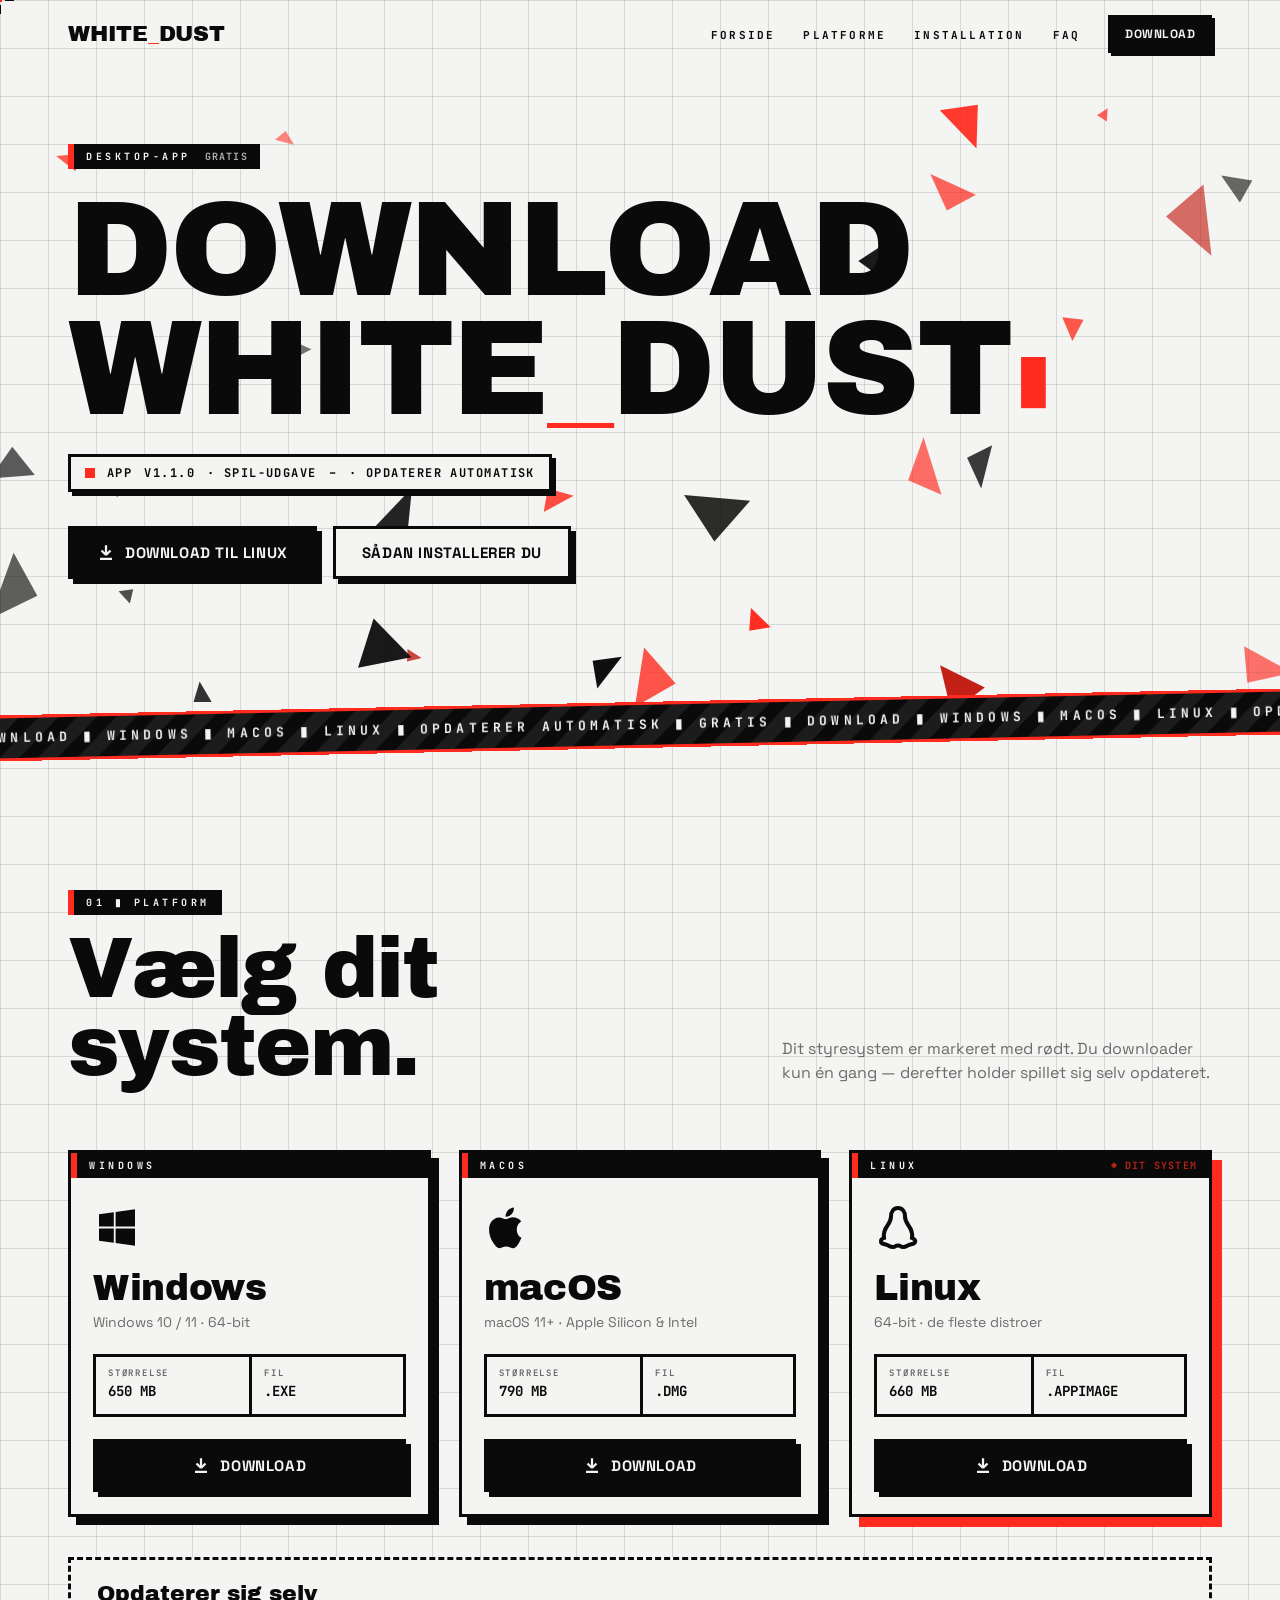
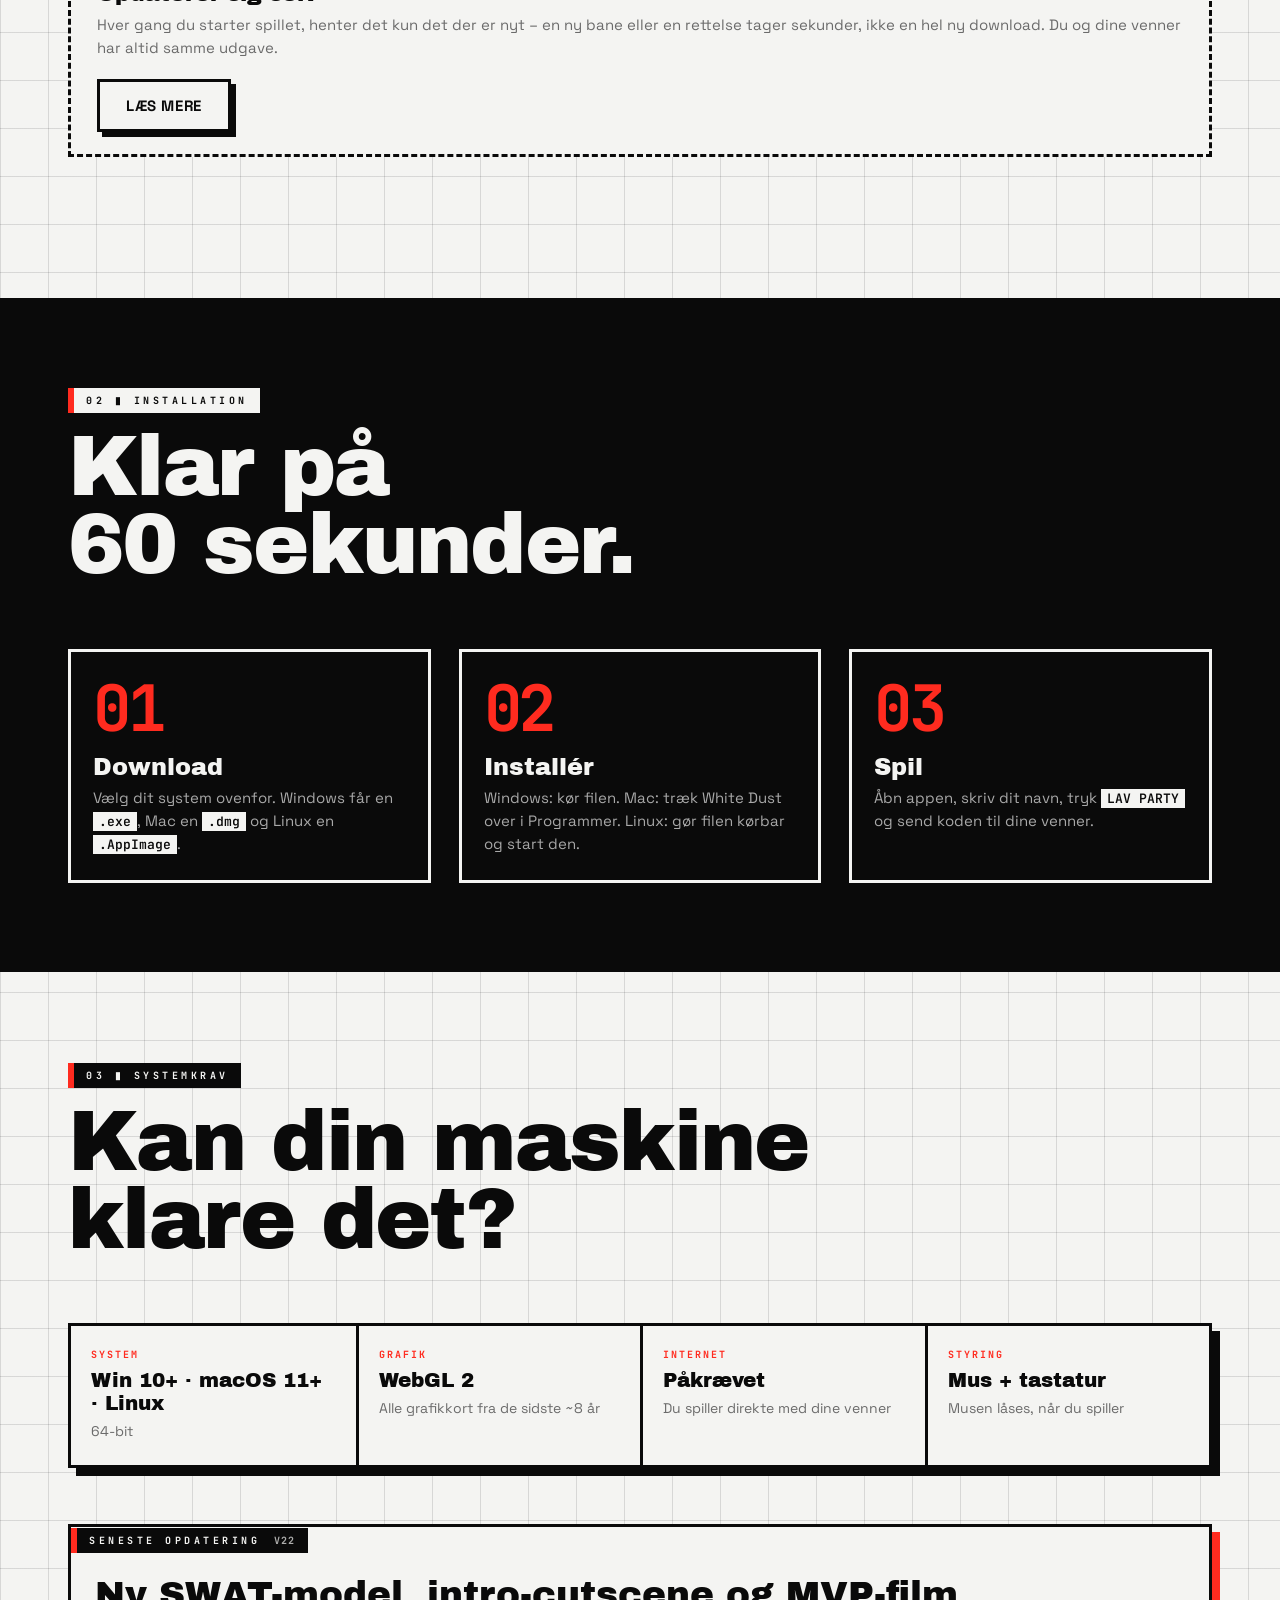
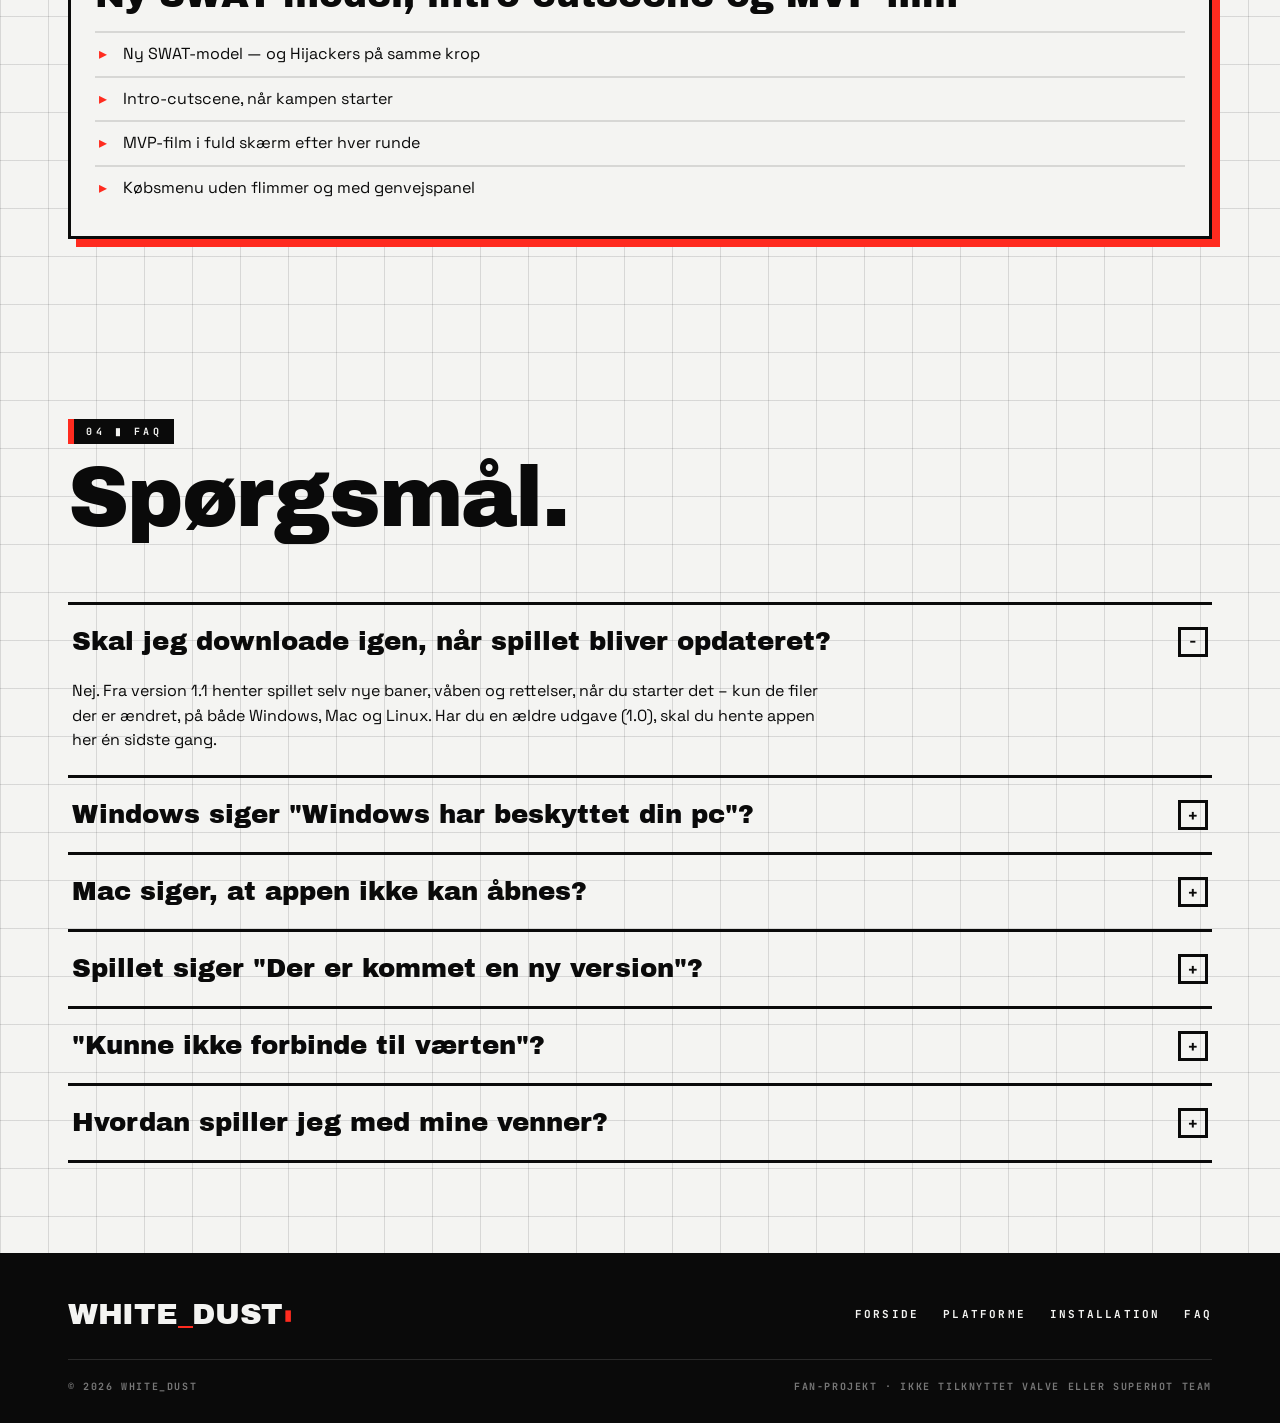
==== commit 1d5ab9f0: "Ascension i banepuljen, app 1.1.0 og automatiske spil-opdateringer" ====
--- a/downloads.html
+++ b/downloads.html
@@ -38,7 +38,7 @@
             <span class="row"><span style="--d:.15s">DOWNLOAD</span></span>
             <span class="row"><span style="--d:.27s">WHITE<span class="red">_</span>DUST<span class="cur">▮</span></span></span>
           </h1>
-          <div class="ver pop" style="--d:.5s"><i></i>Seneste version <b data-version>v1.0.0</b> · opdaterer automatisk</div>
+          <div class="ver pop" style="--d:.5s"><i></i>App <b data-version>v1.1.0</b> · spil-udgave <b data-game>…</b> · opdaterer automatisk</div>
           <div class="hero__ctas pop" style="--d:.62s">
             <a href="#platforme" class="btn btn--primary" data-main-dl>
               <svg viewBox="0 0 24 24" fill="none" stroke="currentColor" stroke-width="3"><path d="M12 3v13m0 0l-6-6m6 6l6-6M4 21h16"/></svg>
@@ -106,7 +106,7 @@
         </div>
 
         <div class="browser reveal">
-          <div><b>Opdaterer sig selv</b><p>Når der kommer en ny version, henter spillet den selv og spørger, om du vil genstarte. Du skal aldrig ind på siden igen.</p></div>
+          <div><b>Opdaterer sig selv</b><p>Hver gang du starter spillet, henter det kun det der er nyt – en ny bane eller en rettelse tager sekunder, ikke en hel ny download. Du og dine venner har altid samme udgave.</p></div>
           <a href="#faq" class="btn">Læs mere</a>
         </div>
       </div>
@@ -172,7 +172,7 @@
         <div class="faq reveal">
           <div class="faq__item open">
             <button class="faq__q">Skal jeg downloade igen, når spillet bliver opdateret? <i></i></button>
-            <div class="faq__a"><div><p>Nej. På Windows og Linux henter spillet selv opdateringen og installerer den, næste gang du genstarter. På Mac får du en besked med et link til den nye version.</p></div></div>
+            <div class="faq__a"><div><p>Nej. Fra version 1.1 henter spillet selv nye baner, våben og rettelser, når du starter det – kun de filer der er ændret, på både Windows, Mac og Linux. Har du en ældre udgave (1.0), skal du hente appen her én sidste gang.</p></div></div>
           </div>
           <div class="faq__item">
             <button class="faq__q">Windows siger "Windows har beskyttet din pc"? <i></i></button>
@@ -184,7 +184,7 @@
           </div>
           <div class="faq__item">
             <button class="faq__q">Spillet siger "Der er kommet en ny version"? <i></i></button>
-            <div class="faq__a"><div><p>Du og værten har ikke samme version. Genstart spillet — begge to — så installerer det opdateringen (på Mac: hent den nye version her på siden).</p></div></div>
+            <div class="faq__a"><div><p>Du og værten har ikke samme udgave. Luk spillet og start det igen — begge to — så henter det den nyeste udgave automatisk. Har en af jer version 1.0, skal den hentes her på siden én gang.</p></div></div>
           </div>
           <div class="faq__item">
             <button class="faq__q">"Kunne ikke forbinde til værten"? <i></i></button>
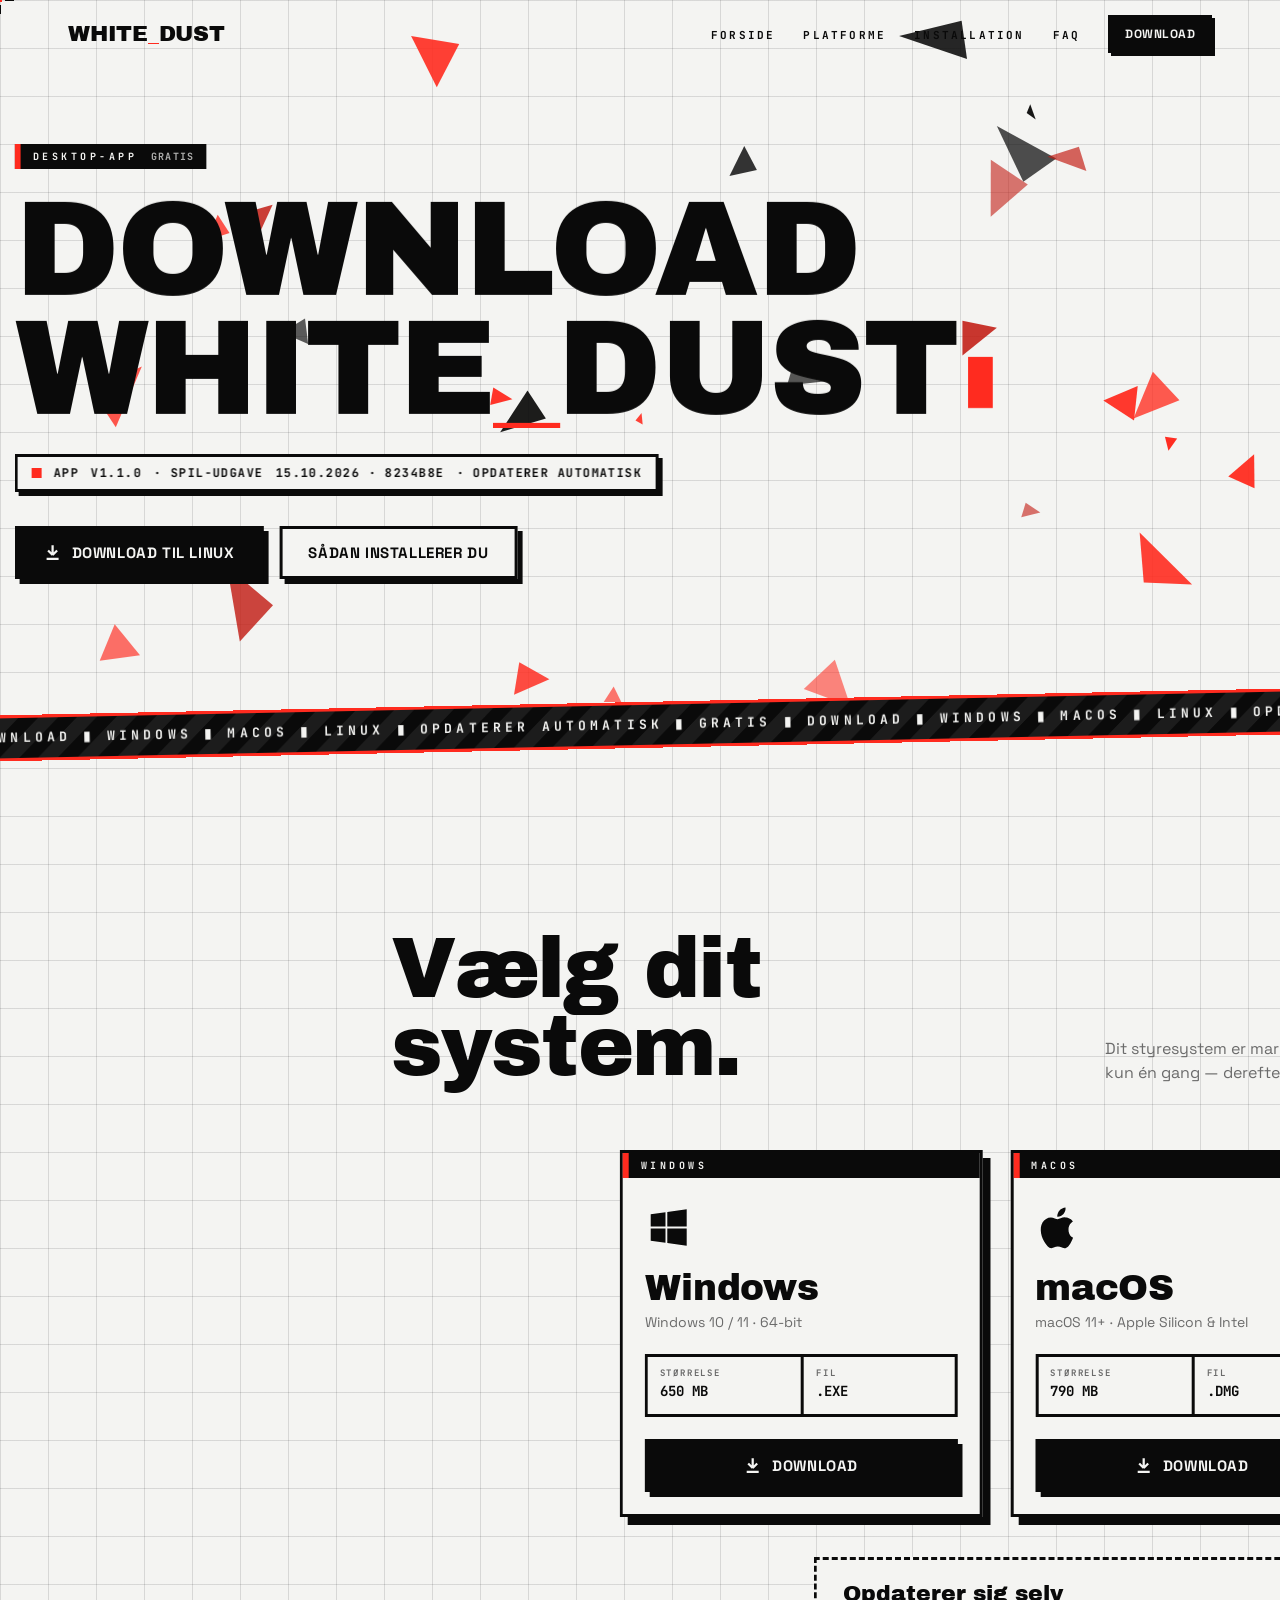
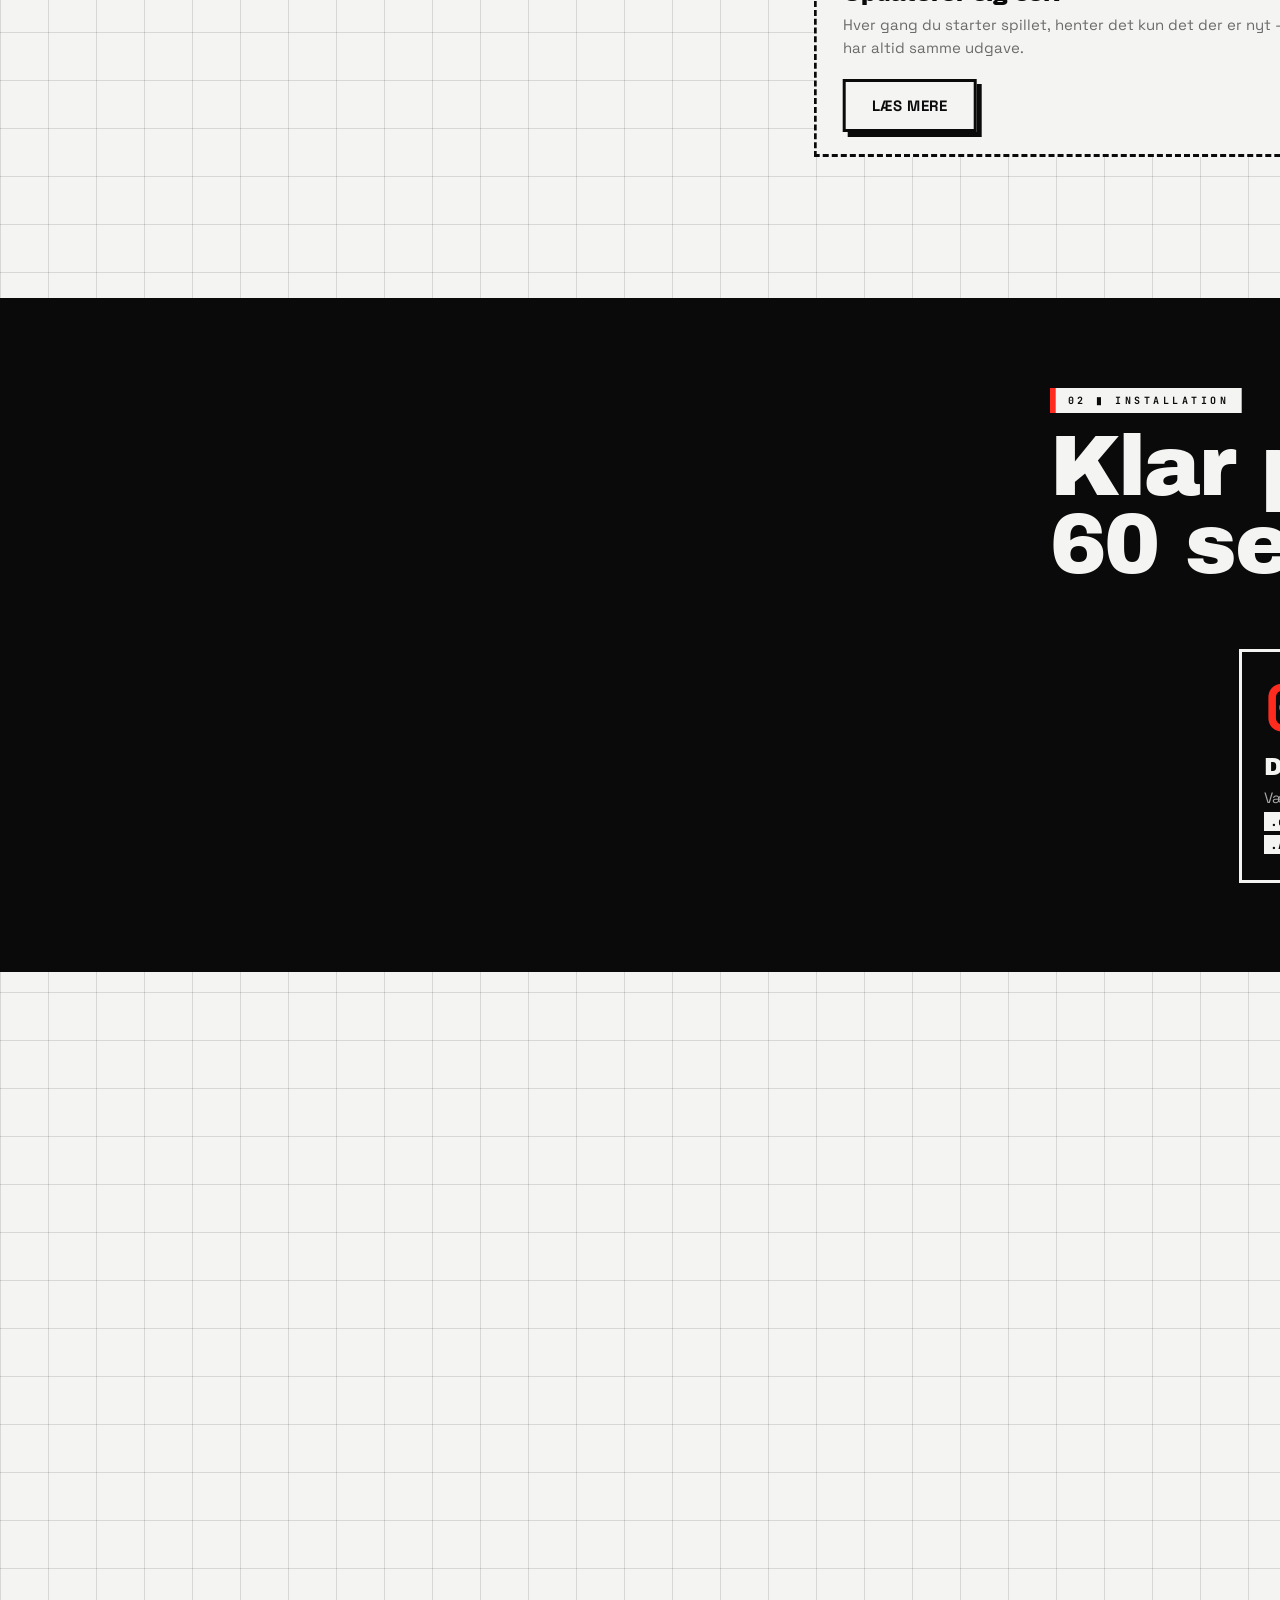
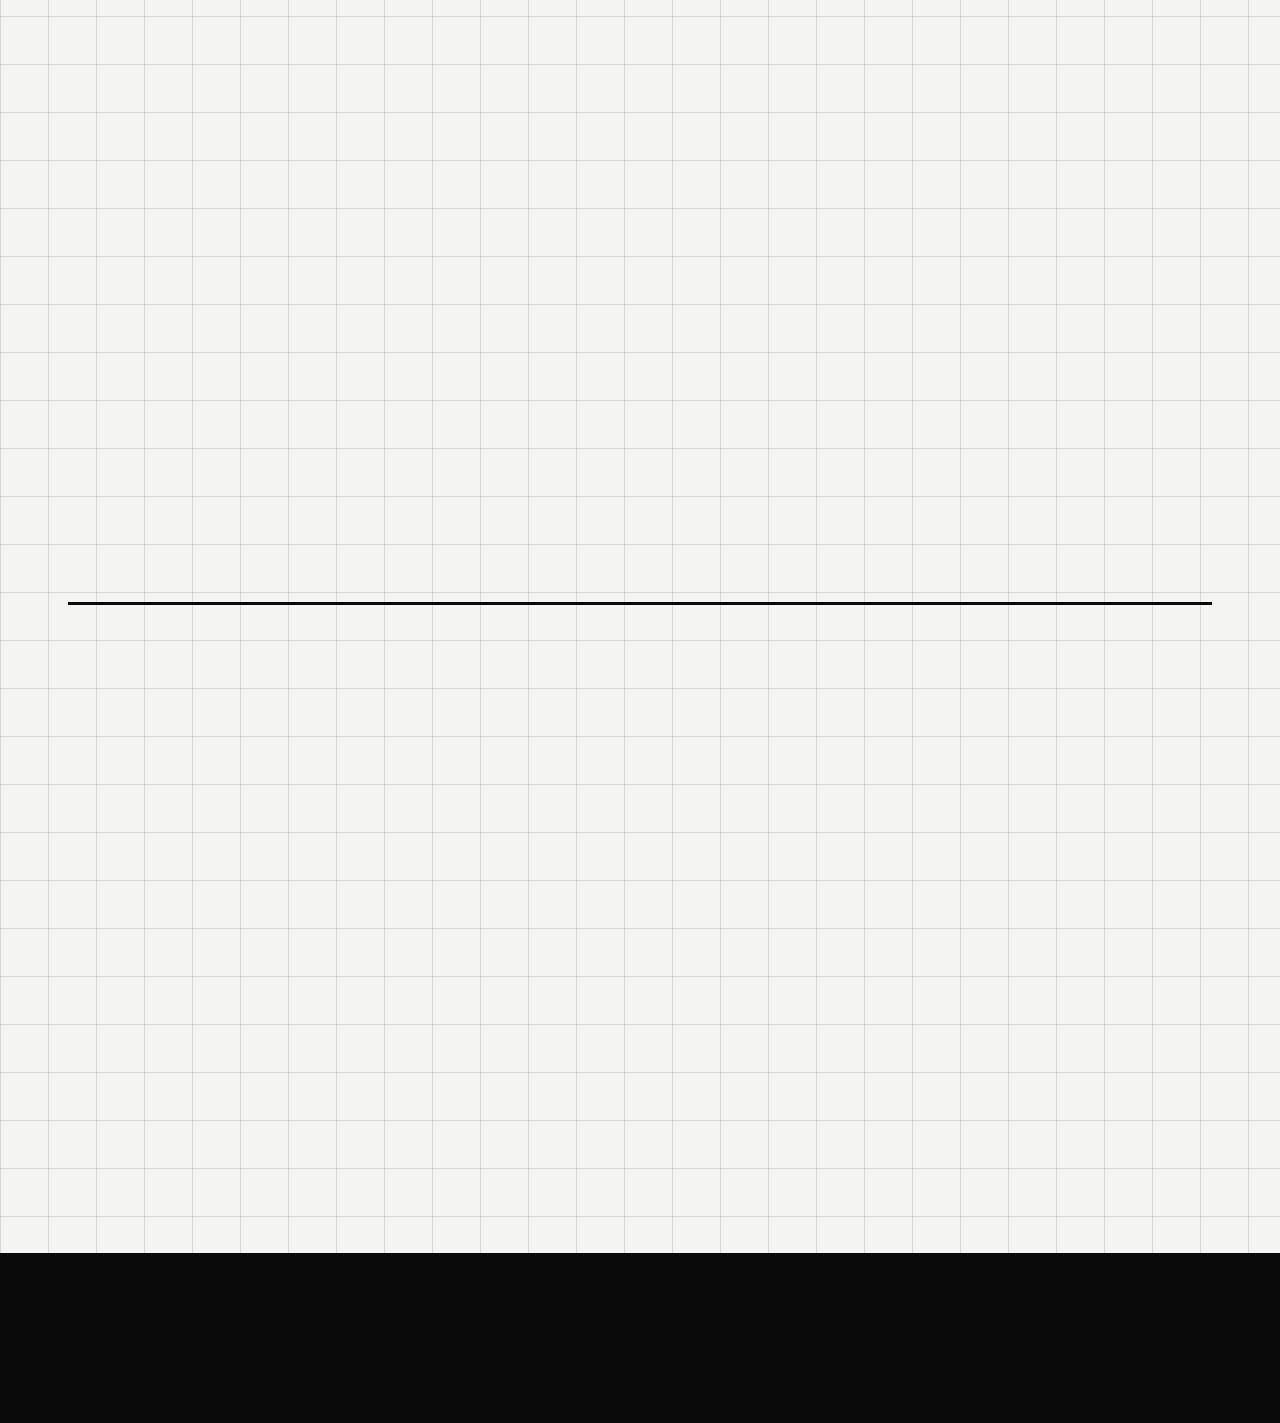
==== commit fd898923: "Skrå scroll: siden glider skråt ned mod højre Hver blok forskydes vandret efter sin afstand til skær" ====
--- a/downloads.html
+++ b/downloads.html
@@ -11,6 +11,7 @@
   <link rel="preconnect" href="https://fonts.gstatic.com" crossorigin>
   <link href="https://fonts.googleapis.com/css2?family=Archivo+Black&family=Space+Grotesk:wght@400;500;600;700&family=JetBrains+Mono:wght@400;600;700&display=swap" rel="stylesheet">
   <link rel="stylesheet" href="assets/css/style.css">
+  <link rel="stylesheet" href="assets/css/diagonal.css">
 </head>
 <body>
 
@@ -213,5 +214,6 @@
 
   <script src="assets/js/config.js"></script>
   <script src="assets/js/main.js"></script>
+  <script src="assets/js/diagonal.js"></script>
 </body>
 </html>
--- a/assets/css/diagonal.css
+++ b/assets/css/diagonal.css
@@ -0,0 +1,15 @@
+/* ==========================================================================
+   WHITE_DUST — skrå scroll (se assets/js/diagonal.js)
+   ========================================================================== */
+
+/* Baggrundsgitteret glider vandret med, mens siden scroller lodret */
+.diag body { background-position: var(--diag-x, 0) 0, var(--diag-x, 0) 0; }
+
+/* Forskudte blokke må aldrig give vandret scrollbar */
+.diag, .diag body { overflow-x: clip; }
+
+/* Blokkene følger scrollen direkte (ingen forsinkelse), så de ikke "slingrer" */
+.diag :is(.hero__inner > *, .head, .intro > *, .versus > *, .feat, .shots > *, .pool__list, .pool__view,
+  .cta .container, .plat, .browser, .step, .reqs, .news, .faq__item, .footer .container, [data-diag]) {
+  will-change: translate;
+}
